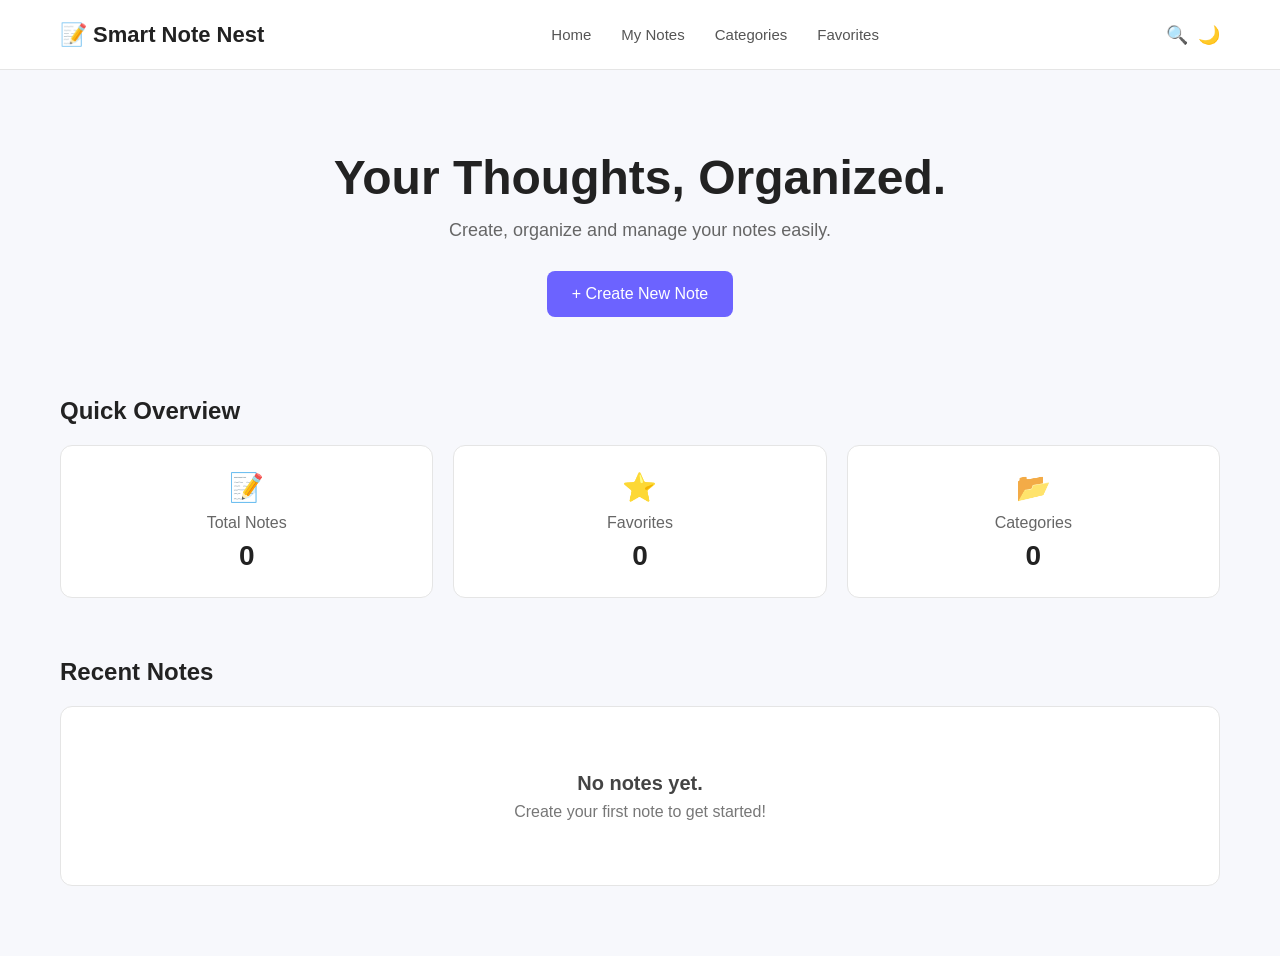
==== index.html @ 2d4f61b6 "filled html & css" ====
<!DOCTYPE html>
<html lang="en">
<head>
    <meta charset="UTF-8">

    <meta name="viewport" content="width=device-width, initial-scale=1.0">

    <title>Smart Note Nest</title>

    <link rel="stylesheet" href="style.css">
</head>

<body>

    <!-- Navbar -->
    <nav>
        <div class="logo">
            📝 Smart Note Nest
        </div>

        <div class="nav-links">
            <a href="index.html">Home</a>
            <a href="#">My Notes</a>
            <a href="#">Categories</a>
            <a href="#">Favorites</a>
        </div>

        <div class="nav-actions">
            <button>🔍</button>
            <button>🌙</button>
        </div>
    </nav>


    <!-- Hero Section -->
    <section class="hero">

        <h1>Your Thoughts, Organized.</h1>

        <p>
            Create, organize and manage your notes easily.
        </p>

        <button class="create-btn">
            + Create New Note
        </button>

    </section>


    <!-- Quick Overview -->
    <section class="overview">

        <h2>Quick Overview</h2>

        <div class="overview-cards">

            <div class="overview-card">
                <h3>📝</h3>
                <p>Total Notes</p>
                <strong>0</strong>
            </div>

            <div class="overview-card">
                <h3>⭐</h3>
                <p>Favorites</p>
                <strong>0</strong>
            </div>

            <div class="overview-card">
                <h3>📂</h3>
                <p>Categories</p>
                <strong>0</strong>
            </div>

        </div>

    </section>


    <!-- Recent Notes -->
    <section class="recent-notes">

        <h2>Recent Notes</h2>

        <div class="notes-container">

            <div class="empty-message">
                <p>No notes yet.</p>
                <p>Create your first note to get started!</p>
            </div>

        </div>

    </section>


    <!-- JavaScript -->
    <script src="script.js"></script>

</body>
</html>
---- style.css ----
/* =========================
   General Settings
========================= */

* {
    margin: 0;
    padding: 0;
    box-sizing: border-box;
}

body {
    font-family: Arial, sans-serif;
    background-color: #f7f8fc;
    color: #222;
}


/* =========================
   Navbar
========================= */

nav {
    height: 70px;
    background-color: white;

    display: flex;
    align-items: center;
    justify-content: space-between;

    padding: 0 60px;

    border-bottom: 1px solid #e5e5e5;
}

.logo {
    font-size: 22px;
    font-weight: bold;
}

.nav-links {
    display: flex;
    gap: 30px;
}

.nav-links a {
    text-decoration: none;
    color: #555;
    font-size: 15px;
}

.nav-links a:hover {
    color: #6c63ff;
}

.nav-actions {
    display: flex;
    gap: 10px;
}

.nav-actions button {
    border: none;
    background: none;
    font-size: 18px;
    cursor: pointer;
}


/* =========================
   Hero Section
========================= */

.hero {
    text-align: center;

    padding: 80px 20px 60px;
}

.hero h1 {
    font-size: 48px;
    margin-bottom: 15px;
}

.hero p {
    font-size: 18px;
    color: #666;
    margin-bottom: 30px;
}

.create-btn {
    border: none;
    background-color: #6c63ff;
    color: white;

    padding: 14px 25px;

    border-radius: 8px;

    font-size: 16px;

    cursor: pointer;
}

.create-btn:hover {
    background-color: #574fd6;
}


/* =========================
   Overview
========================= */

.overview {
    padding: 20px 60px;
}

.overview h2,
.recent-notes h2 {
    margin-bottom: 20px;
}

.overview-cards {
    display: grid;

    grid-template-columns: repeat(3, 1fr);

    gap: 20px;
}

.overview-card {
    background-color: white;

    padding: 25px;

    border-radius: 12px;

    border: 1px solid #e5e5e5;

    text-align: center;
}

.overview-card h3 {
    font-size: 28px;
    margin-bottom: 10px;
}

.overview-card p {
    color: #666;
    margin-bottom: 8px;
}

.overview-card strong {
    font-size: 28px;
}


/* =========================
   Recent Notes
========================= */

.recent-notes {
    padding: 40px 60px 70px;
}

.notes-container {
    background-color: white;

    min-height: 180px;

    border-radius: 12px;

    border: 1px solid #e5e5e5;

    display: flex;
    align-items: center;
    justify-content: center;
}

.empty-message {
    text-align: center;
    color: #777;
}

.empty-message p:first-child {
    font-size: 20px;
    font-weight: bold;
    color: #444;
    margin-bottom: 8px;
}


/* =========================
   Responsive Design
========================= */

@media (max-width: 768px) {

    nav {
        padding: 0 20px;
    }

    .nav-links {
        display: none;
    }

    .hero h1 {
        font-size: 36px;
    }

    .overview {
        padding: 20px;
    }

    .overview-cards {
        grid-template-columns: 1fr;
    }

    .recent-notes {
        padding: 30px 20px;
    }
}
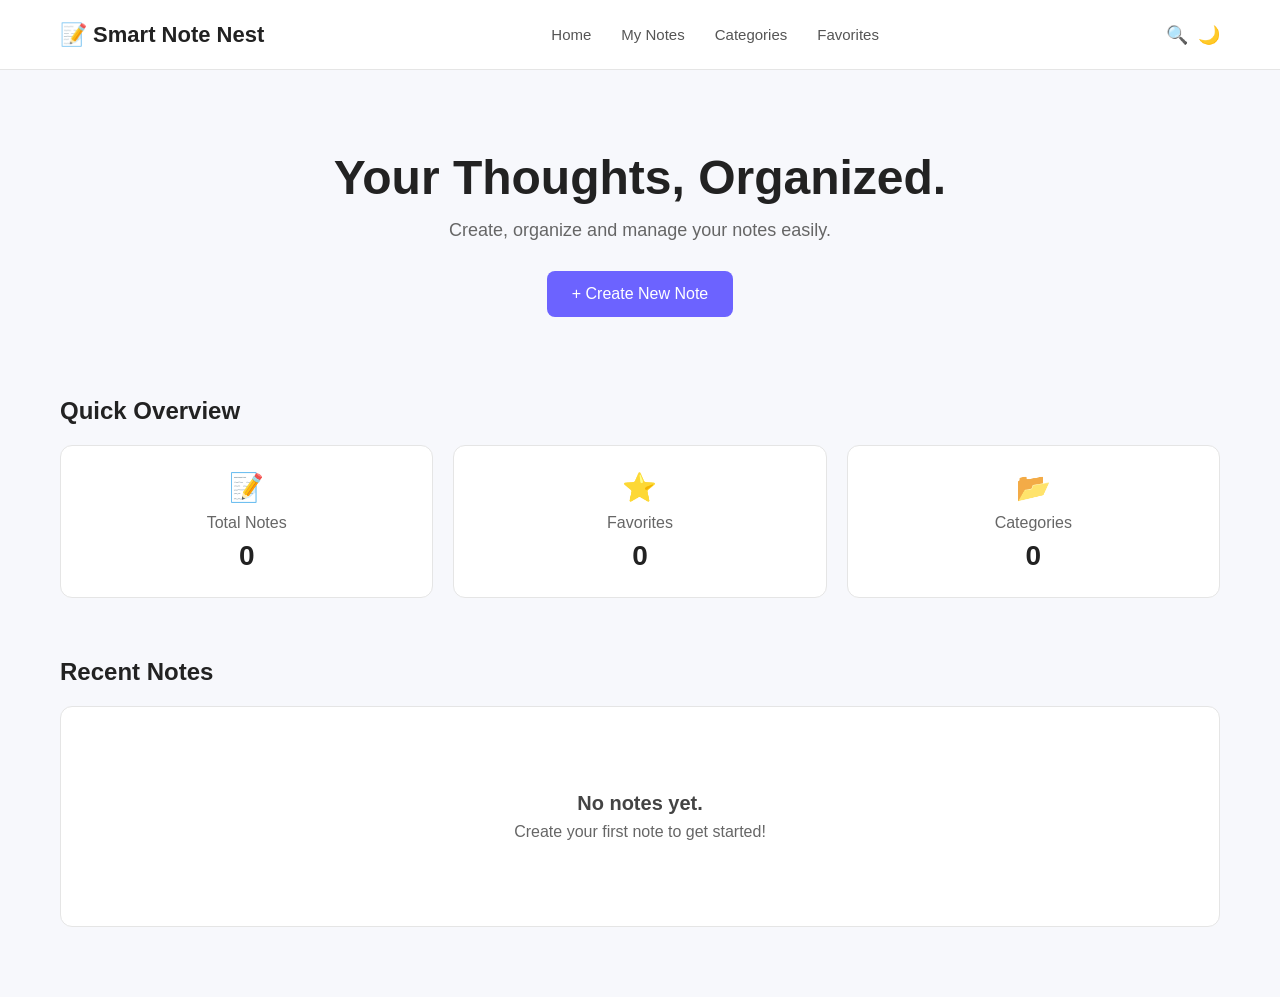
==== commit b1f01b81: "Updated Smart Note Nest features" ====
--- a/index.html
+++ b/index.html
@@ -20,15 +20,22 @@
 
         <div class="nav-links">
             <a href="index.html">Home</a>
-            <a href="#">My Notes</a>
-            <a href="#">Categories</a>
-            <a href="#">Favorites</a>
+            <a href="my-notes.html">My Notes</a>
+            <a href="categories.html">Categories</a>
+            <a href="favorites.html">Favorites</a>
         </div>
 
         <div class="nav-actions">
-            <button>🔍</button>
-            <button>🌙</button>
-        </div>
+
+    <button id="search-btn">
+        🔍
+    </button>
+
+    <button id="theme-btn">
+        🌙
+    </button>
+
+</div>
     </nav>
 
 
@@ -41,9 +48,9 @@
             Create, organize and manage your notes easily.
         </p>
 
-        <button class="create-btn">
-            + Create New Note
-        </button>
+        <a href="create-note.html" class="create-btn">
+         + Create New Note
+        </a>
 
     </section>
 
@@ -53,27 +60,27 @@
 
         <h2>Quick Overview</h2>
 
-        <div class="overview-cards">
+       <div class="overview-cards">
 
-            <div class="overview-card">
-                <h3>📝</h3>
-                <p>Total Notes</p>
-                <strong>0</strong>
-            </div>
+    <div class="overview-card">
+        <h3>📝</h3>
+        <p>Total Notes</p>
+        <strong id="total-notes">0</strong>
+    </div>
 
-            <div class="overview-card">
-                <h3>⭐</h3>
-                <p>Favorites</p>
-                <strong>0</strong>
-            </div>
+    <div class="overview-card">
+        <h3>⭐</h3>
+        <p>Favorites</p>
+        <strong id="total-favorites">0</strong>
+    </div>
 
-            <div class="overview-card">
-                <h3>📂</h3>
-                <p>Categories</p>
-                <strong>0</strong>
-            </div>
+    <div class="overview-card">
+        <h3>📂</h3>
+        <p>Categories</p>
+        <strong id="total-categories">0</strong>
+    </div>
 
-        </div>
+</div>
 
     </section>
 
--- a/style.css
+++ b/style.css
@@ -98,6 +98,9 @@
     font-size: 16px;
 
     cursor: pointer;
+
+    text-decoration: none;
+    display: inline-block;
 }
 
 .create-btn:hover {
@@ -217,4 +220,669 @@
     .recent-notes {
         padding: 30px 20px;
     }
+}
+
+/* =========================
+   Create Note Page
+========================= */
+
+.create-note-section {
+    max-width: 800px;
+    margin: 50px auto;
+    padding: 20px;
+}
+
+.create-note-section h1 {
+    font-size: 36px;
+    margin-bottom: 10px;
+}
+
+.subtitle {
+    color: #666;
+    margin-bottom: 35px;
+}
+
+#note-form {
+    background-color: white;
+    padding: 35px;
+    border-radius: 12px;
+    border: 1px solid #e5e5e5;
+}
+
+#note-form label {
+    display: block;
+    font-weight: bold;
+    margin-bottom: 8px;
+    margin-top: 20px;
+}
+
+#note-form input,
+#note-form select,
+#note-form textarea {
+    width: 100%;
+    padding: 13px;
+
+    border: 1px solid #ddd;
+    border-radius: 8px;
+
+    font-size: 15px;
+
+    outline: none;
+}
+
+#note-form input:focus,
+#note-form select:focus,
+#note-form textarea:focus {
+    border-color: #6c63ff;
+}
+
+#note-form textarea {
+    min-height: 250px;
+    resize: vertical;
+}
+
+.form-buttons {
+    display: flex;
+    justify-content: flex-end;
+    gap: 12px;
+
+    margin-top: 30px;
+}
+
+.cancel-btn,
+.save-btn {
+    padding: 12px 22px;
+    border-radius: 8px;
+
+    font-size: 15px;
+    cursor: pointer;
+}
+
+.cancel-btn {
+    text-decoration: none;
+    background-color: #eee;
+    color: #333;
+}
+
+.save-btn {
+    border: none;
+    background-color: #6c63ff;
+    color: white;
+}
+
+.save-btn:hover {
+    background-color: #574fd6;
+}
+
+/* =========================
+   Note Cards
+========================= */
+
+.notes-container {
+    padding: 25px;
+    display: grid;
+    grid-template-columns: repeat(3, 1fr);
+    gap: 20px;
+    align-items: start;
+}
+
+.note-card {
+    background-color: white;
+
+    border: 1px solid #e5e5e5;
+    border-radius: 12px;
+
+    padding: 20px;
+
+    min-height: 200px;
+
+    transition: 0.2s;
+}
+
+.note-card:hover {
+    transform: translateY(-3px);
+}
+
+.note-card-header {
+    display: flex;
+    justify-content: space-between;
+    align-items: center;
+
+    margin-bottom: 15px;
+}
+
+.note-card-header h3 {
+    font-size: 19px;
+}
+
+.favorite-btn {
+    border: none;
+    background: none;
+
+    font-size: 24px;
+
+    cursor: pointer;
+}
+
+.note-content {
+    color: #666;
+
+    line-height: 1.6;
+
+    margin-bottom: 20px;
+}
+
+.note-card-footer {
+    display: flex;
+    justify-content: space-between;
+    align-items: center;
+
+    margin-top: auto;
+}
+
+.note-card-footer span {
+    font-size: 14px;
+    color: #666;
+}
+
+.note-card-footer button {
+    border: none;
+
+    background-color: #f0f0f0;
+
+    padding: 7px 10px;
+
+    border-radius: 6px;
+
+    cursor: pointer;
+
+    margin-left: 5px;
+}
+
+.note-card-footer button:hover {
+    background-color: #ddd;
+}
+
+
+/* Responsive Note Cards */
+
+@media (max-width: 900px) {
+
+    .notes-container {
+        grid-template-columns: repeat(2, 1fr);
+    }
+
+}
+
+
+@media (max-width: 600px) {
+
+    .notes-container {
+        grid-template-columns: 1fr;
+    }
+
+}
+
+/* =========================
+   My Notes Page
+========================= */
+
+.my-notes-section {
+    max-width: 1200px;
+
+    margin: 50px auto;
+
+    padding: 20px;
+}
+
+.my-notes-section h1 {
+    font-size: 36px;
+
+    margin-bottom: 10px;
+}
+
+.notes-controls {
+    display: flex;
+
+    gap: 15px;
+
+    margin: 30px 0;
+}
+
+#search-input {
+    flex: 1;
+
+    padding: 14px;
+
+    border: 1px solid #ddd;
+
+    border-radius: 8px;
+
+    font-size: 15px;
+
+    outline: none;
+}
+
+#category-filter {
+    width: 220px;
+
+    padding: 14px;
+
+    border: 1px solid #ddd;
+
+    border-radius: 8px;
+
+    font-size: 15px;
+
+    background-color: white;
+
+    outline: none;
+}
+
+#search-input:focus,
+#category-filter:focus {
+    border-color: #6c63ff;
+}
+
+.my-notes-container {
+    display: grid;
+
+    grid-template-columns:
+        repeat(3, 1fr);
+
+    gap: 20px;
+}
+
+.empty-message {
+    grid-column: 1 / -1;
+
+    text-align: center;
+
+    padding: 60px 20px;
+
+    color: #666;
+}
+
+
+/* Responsive */
+
+@media (max-width: 900px) {
+
+    .my-notes-container {
+        grid-template-columns:
+            repeat(2, 1fr);
+    }
+
+}
+
+
+@media (max-width: 600px) {
+
+    .notes-controls {
+        flex-direction: column;
+    }
+
+    #category-filter {
+        width: 100%;
+    }
+
+    .my-notes-container {
+        grid-template-columns: 1fr;
+    }
+
+}
+
+/* =========================
+   Favorites Page
+========================= */
+
+.favorite-remove-btn {
+    border: none;
+
+    background: none;
+
+    font-size: 24px;
+
+    cursor: pointer;
+}
+
+.favorite-remove-btn:hover {
+    transform: scale(1.1);
+}
+
+/* =========================
+   Categories Page
+========================= */
+
+.categories-section {
+
+    max-width: 1200px;
+
+    margin: 50px auto;
+
+    padding: 20px;
+
+}
+
+.categories-section h1 {
+
+    font-size: 36px;
+
+    margin-bottom: 10px;
+
+}
+
+
+.category-cards {
+
+    display: grid;
+
+    grid-template-columns:
+        repeat(3, 1fr);
+
+    gap: 25px;
+
+    margin-top: 35px;
+
+}
+
+
+.category-card {
+
+    background-color: white;
+
+    border: 1px solid #e5e5e5;
+
+    border-radius: 15px;
+
+    padding: 30px;
+
+    text-align: center;
+
+    transition: 0.2s;
+
+}
+
+
+.category-card:hover {
+
+    transform: translateY(-5px);
+
+}
+
+
+.category-icon {
+
+    font-size: 45px;
+
+    margin-bottom: 15px;
+
+}
+
+
+.category-card h3 {
+
+    font-size: 22px;
+
+    margin-bottom: 8px;
+
+}
+
+
+.category-card p {
+
+    color: #666;
+
+    margin-bottom: 20px;
+
+}
+
+
+.view-category-btn {
+
+    border: none;
+
+    background-color: #f0f0f0;
+
+    padding: 10px 16px;
+
+    border-radius: 7px;
+
+    cursor: pointer;
+
+}
+
+
+.view-category-btn:hover {
+
+    background-color: #ddd;
+
+}
+
+
+/* Responsive */
+
+@media (max-width: 900px) {
+
+    .category-cards {
+
+        grid-template-columns:
+            repeat(2, 1fr);
+
+    }
+
+}
+
+
+@media (max-width: 600px) {
+
+    .category-cards {
+
+        grid-template-columns: 1fr;
+
+    }
+
+}
+
+/* ========================================
+   Dark Mode
+======================================== */
+
+body.dark-mode {
+    background-color: #1e1e1e;
+    color: #f5f5f5;
+}
+
+body.dark-mode nav {
+    background-color: #2b2b2b;
+}
+
+body.dark-mode .logo,
+body.dark-mode .nav-links a {
+    color: #f5f5f5;
+}
+
+body.dark-mode .note-card,
+body.dark-mode .category-card,
+body.dark-mode .overview-card,
+body.dark-mode .note-details-content {
+    background-color: #2b2b2b;
+    color: #f5f5f5;
+}
+
+body.dark-mode .note-card p,
+body.dark-mode .category-card p,
+body.dark-mode .subtitle {
+    color: #cccccc;
+}
+
+body.dark-mode input,
+body.dark-mode select,
+body.dark-mode textarea {
+    background-color: #2b2b2b;
+    color: #ffffff;
+    border-color: #555555;
+}
+
+/* ========================================
+   Responsive Design
+======================================== */
+
+@media (max-width: 768px) {
+
+    /* Navbar */
+
+    nav {
+        flex-direction: column;
+        gap: 15px;
+        padding: 15px;
+    }
+
+    .nav-links {
+        flex-wrap: wrap;
+        justify-content: center;
+        gap: 12px;
+    }
+
+    .nav-actions {
+        display: flex;
+        gap: 10px;
+    }
+
+
+    /* Main Sections */
+
+    .hero,
+    .my-notes-section,
+    .categories-section,
+    .note-details-section,
+    .create-note-section {
+        margin: 30px 15px;
+        padding: 15px;
+    }
+
+
+    /* Overview Cards */
+
+    .overview-cards {
+        grid-template-columns: 1fr;
+        gap: 15px;
+    }
+
+
+    /* Category Cards */
+
+    .category-cards {
+        grid-template-columns: 1fr;
+        gap: 15px;
+    }
+
+
+    /* Search and Filter */
+
+    .notes-controls {
+        flex-direction: column;
+        gap: 10px;
+    }
+
+    #search-input,
+    #category-filter {
+        width: 100%;
+        box-sizing: border-box;
+    }
+
+
+    /* Note Cards */
+
+    .note-card {
+        width: 100%;
+        box-sizing: border-box;
+    }
+
+
+    .note-card-footer {
+        flex-direction: column;
+        align-items: flex-start;
+        gap: 12px;
+    }
+
+
+    /* Details Buttons */
+
+    .detail-buttons {
+        flex-direction: column;
+        gap: 10px;
+    }
+
+    .detail-buttons button {
+        width: 100%;
+    }
+
+}
+
+/* ========================================
+   Final UI Polish
+======================================== */
+
+button {
+    font-family: inherit;
+    transition: 0.2s;
+}
+
+button:hover {
+    transform: translateY(-1px);
+}
+
+
+/* Note Card Buttons */
+
+.view-btn,
+.edit-btn,
+.delete-btn {
+    border: none;
+    padding: 8px 14px;
+    border-radius: 7px;
+    cursor: pointer;
+    margin-left: 5px;
+}
+
+
+/* Note Details Buttons */
+
+.detail-buttons {
+    display: flex;
+    flex-wrap: wrap;
+    gap: 10px;
+    margin-top: 25px;
+}
+
+.detail-buttons button {
+    border: none;
+    padding: 11px 18px;
+    border-radius: 8px;
+    cursor: pointer;
+}
+
+
+/* Create Note Button */
+
+.save-btn {
+    cursor: pointer;
+    transition: 0.2s;
+}
+
+.save-btn:hover {
+    transform: translateY(-2px);
+}
+
+
+/* Category Button */
+
+.view-category-btn {
+    cursor: pointer;
+    transition: 0.2s;
+}
+
+.view-category-btn:hover {
+    transform: translateY(-2px);
 }
